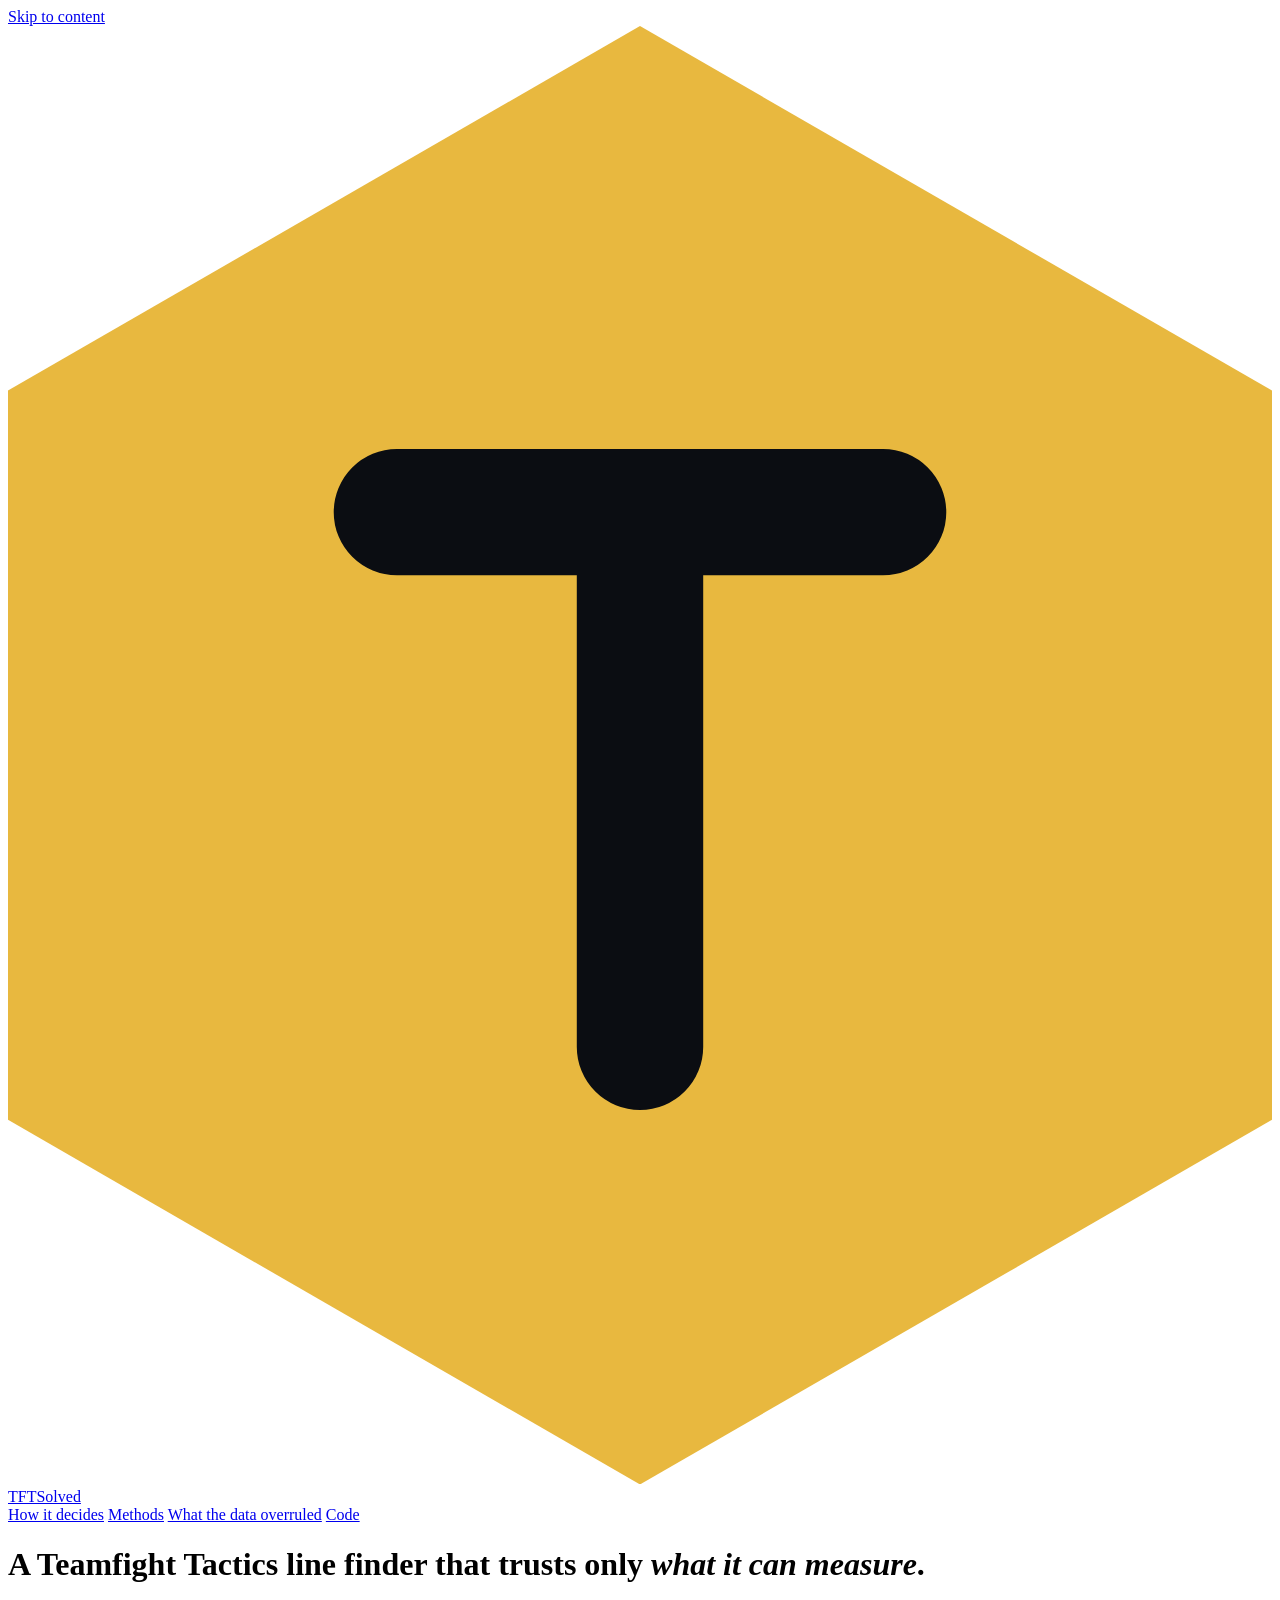
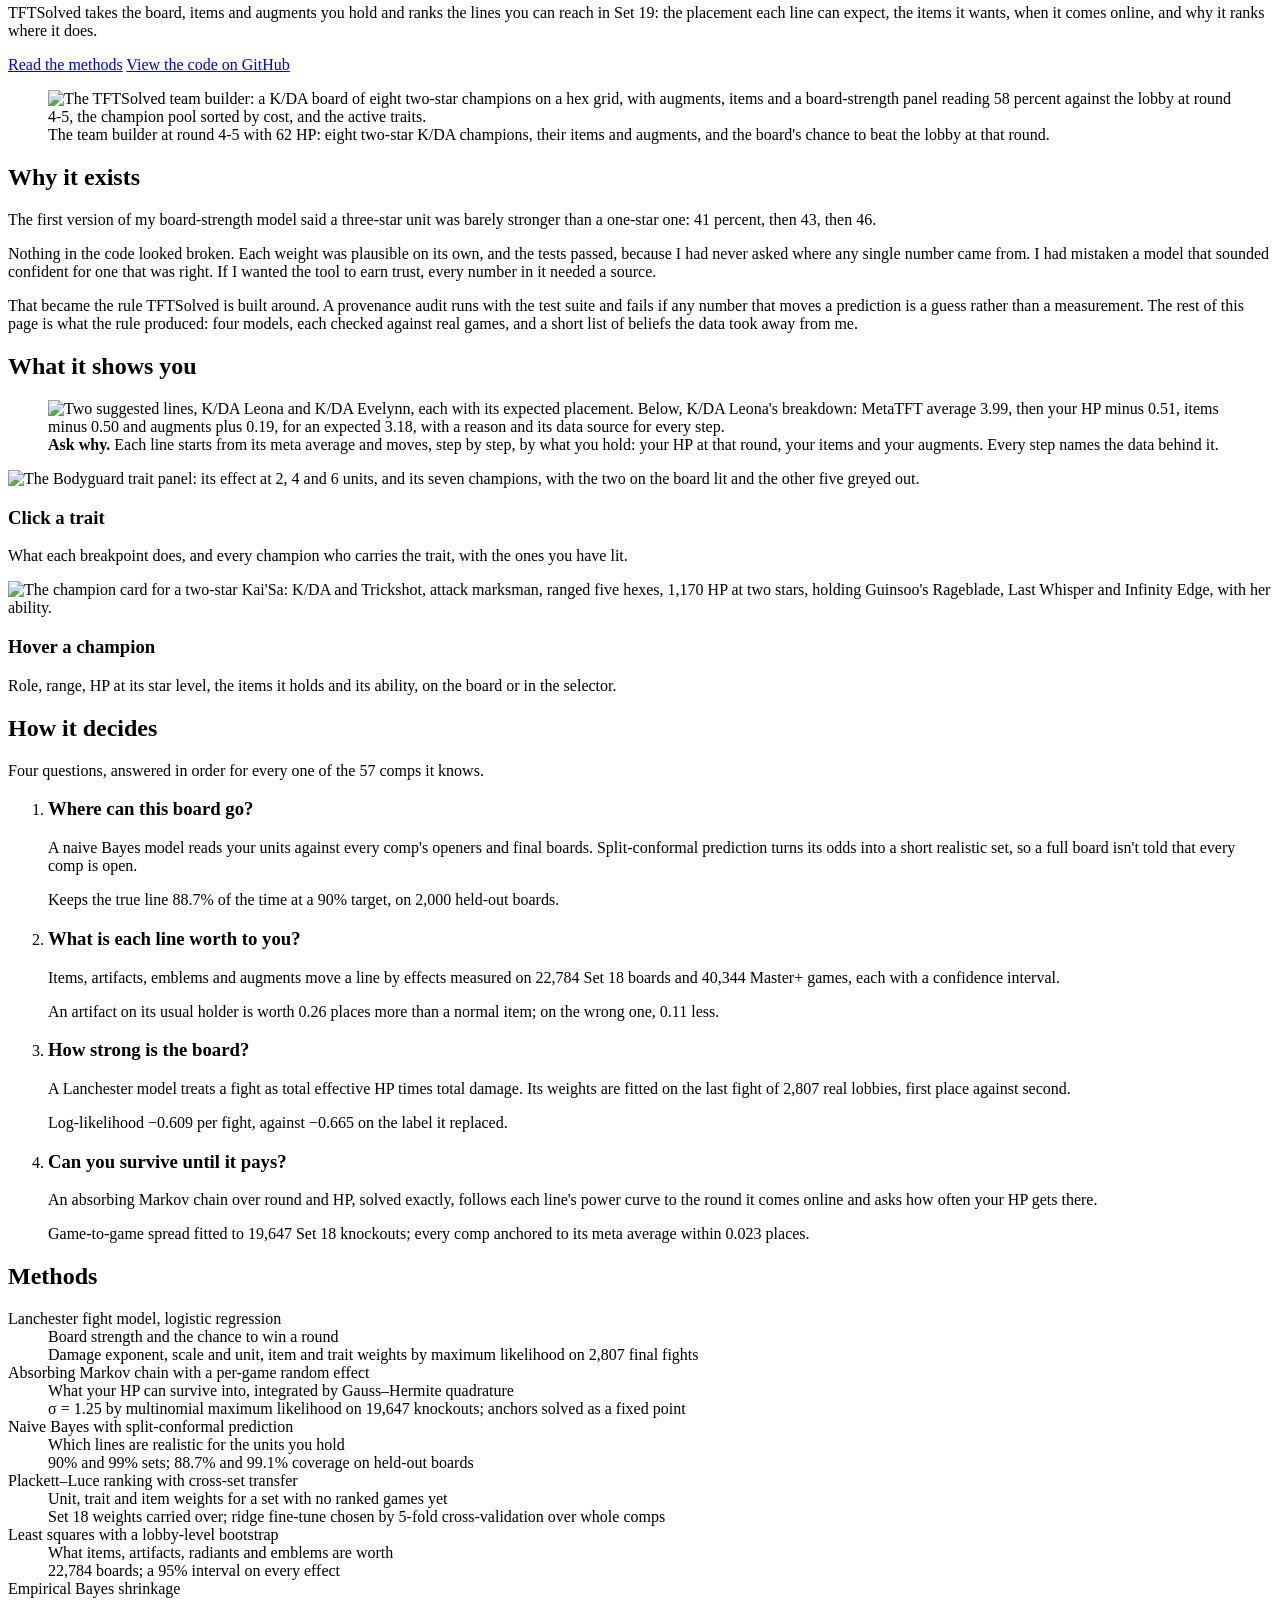
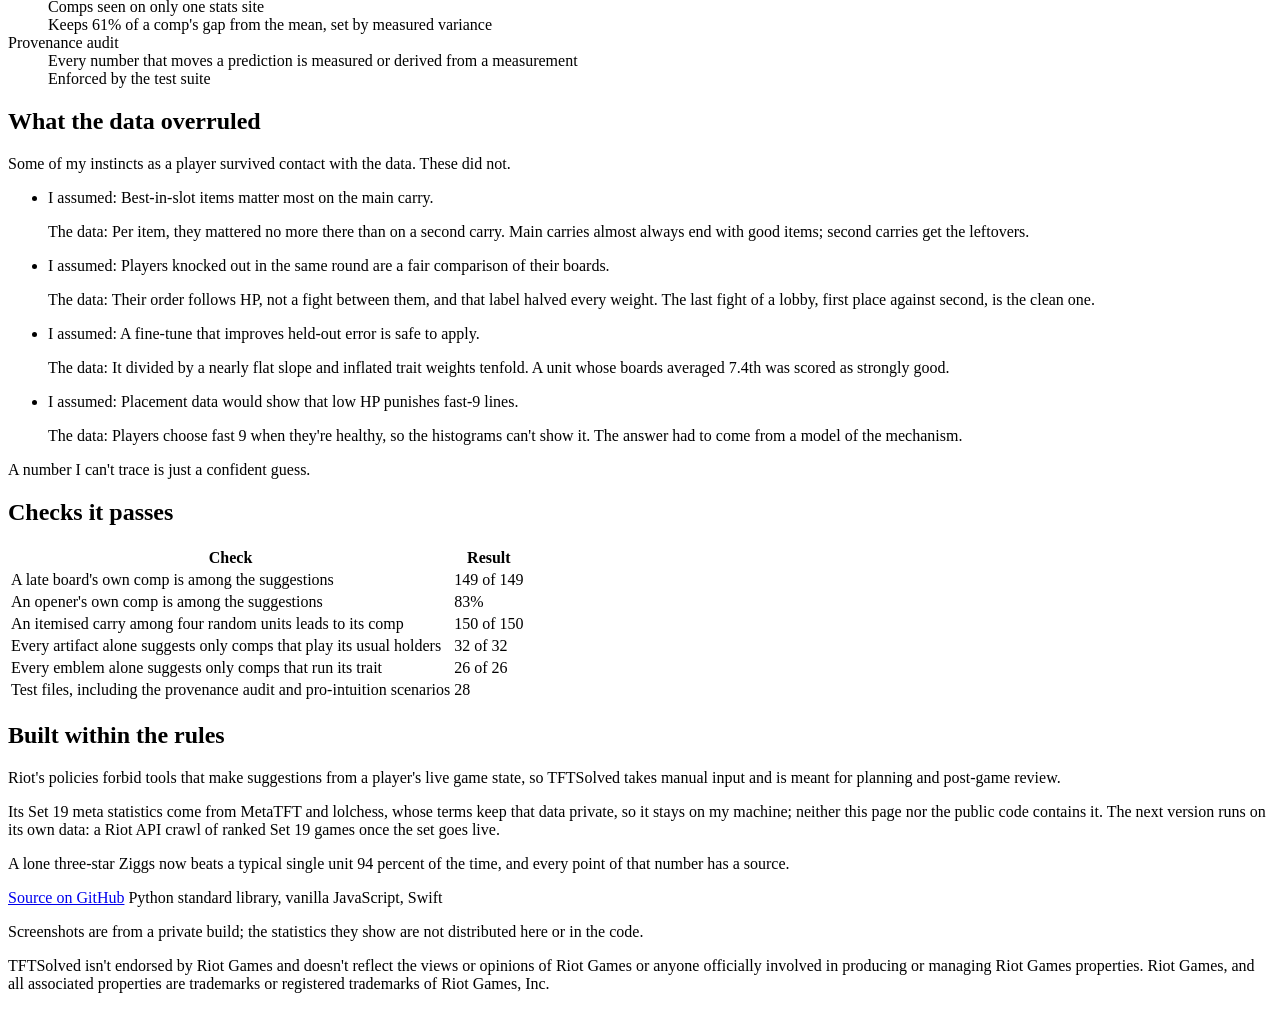
==== site/index.html @ 8d2e02c1 "TFTSolved: a data-traced Teamfight Tactics line finder Line finder engine, board-strength and surviv" ====
<!doctype html>
<html lang="en">
<head>
<meta charset="utf-8">
<meta name="viewport" content="width=device-width, initial-scale=1">
<title>TFTSolved: a Teamfight Tactics line finder built on measured data</title>
<meta name="description" content="TFTSolved ranks the lines a Teamfight Tactics board can reach, with every number traced to data: a Lanchester fight model, a Markov-chain survival model, conformal prediction and measured item and augment effects.">
<meta name="theme-color" content="#0b0d12">
<meta property="og:type" content="website">
<meta property="og:title" content="TFTSolved">
<meta property="og:description" content="A Teamfight Tactics line finder that trusts only what it can measure.">
<meta property="og:url" content="https://tftsolved.vercel.app/">
<meta property="og:image" content="https://tftsolved.vercel.app/img/app.png">
<meta name="twitter:card" content="summary_large_image">
<link rel="icon" href="data:image/svg+xml,%3Csvg xmlns='http://www.w3.org/2000/svg' viewBox='0 0 26 30'%3E%3Cpath d='M13 0l13 7.5v15L13 30 0 22.5v-15z' fill='%23e8b83f'/%3E%3Cpath d='M8 10h10M13 10v11' stroke='%230b0d12' stroke-width='2.6' stroke-linecap='round'/%3E%3C/svg%3E">
<link rel="preconnect" href="https://fonts.googleapis.com">
<link rel="preconnect" href="https://fonts.gstatic.com" crossorigin>
<link rel="stylesheet" href="https://fonts.googleapis.com/css2?family=Schibsted+Grotesk:wght@400;500;600;700;800&display=swap">
<link rel="stylesheet" href="/styles.css">
</head>
<body>
<a class="skip" href="#main">Skip to content</a>

<header class="top">
  <a class="mark" href="/" aria-label="TFTSolved home">
    <svg viewBox="0 0 26 30" aria-hidden="true"><path d="M13 0l13 7.5v15L13 30 0 22.5v-15z" fill="#e8b83f"/><path d="M8 10h10M13 10v11" stroke="#0b0d12" stroke-width="2.6" stroke-linecap="round"/></svg>
    TFTSolved
  </a>
  <nav aria-label="Sections">
    <a href="#decides">How it decides</a>
    <a href="#methods">Methods</a>
    <a href="#overruled">What the data overruled</a>
    <a href="https://github.com/alexzxiang/tftsolved">Code</a>
  </nav>
</header>

<main id="main">
  <div class="hero">
    <h1>A Teamfight Tactics line finder that trusts only <em>what it can measure</em>.</h1>
    <p class="lede">TFTSolved takes the board, items and augments you hold and ranks the lines you can reach in Set 19: the placement each line can expect, the items it wants, when it comes online, and why it ranks where it does.</p>
    <div class="actions">
      <a class="btn primary" href="#methods">Read the methods</a>
      <a class="btn" href="https://github.com/alexzxiang/tftsolved">View the code on GitHub</a>
    </div>
    <figure class="shot-hero">
      <img src="/img/app.png" width="1440" height="900" alt="The TFTSolved team builder: a K/DA board of eight two-star champions on a hex grid, with augments, items and a board-strength panel reading 58 percent against the lobby at round 4-5, the champion pool sorted by cost, and the active traits.">
      <figcaption>The team builder at round 4-5 with 62 HP: eight two-star K/DA champions, their items and augments, and the board's chance to beat the lobby at that round.</figcaption>
    </figure>
  </div>

  <section aria-labelledby="why">
    <h2 id="why" class="vh">Why it exists</h2>
    <div class="prose">
      <p>The first version of my board-strength model said a three-star unit was barely stronger than a one-star one: 41 percent, then 43, then 46.</p>
      <p>Nothing in the code looked broken. Each weight was plausible on its own, and the tests passed, because I had never asked where any single number came from. I had mistaken a model that sounded confident for one that was right. If I wanted the tool to earn trust, every number in it needed a source.</p>
      <p>That became the rule TFTSolved is built around. A provenance audit runs with the test suite and fails if any number that moves a prediction is a guess rather than a measurement. The rest of this page is what the rule produced: four models, each checked against real games, and a short list of beliefs the data took away from me.</p>
    </div>
  </section>

  <section aria-labelledby="shows">
    <h2 id="shows">What it shows you</h2>
    <div class="gallery">
      <figure class="wide shot">
        <img src="/img/lines.png" width="1440" height="727" loading="lazy" alt="Two suggested lines, K/DA Leona and K/DA Evelynn, each with its expected placement. Below, K/DA Leona's breakdown: MetaTFT average 3.99, then your HP minus 0.51, items minus 0.50 and augments plus 0.19, for an expected 3.18, with a reason and its data source for every step.">
        <figcaption><strong>Ask why.</strong> Each line starts from its meta average and moves, step by step, by what you hold: your HP at that round, your items and your augments. Every step names the data behind it.</figcaption>
      </figure>
      <div class="pair">
        <img class="shot" src="/img/trait-mixed.png" width="331" height="296" loading="lazy" alt="The Bodyguard trait panel: its effect at 2, 4 and 6 units, and its seven champions, with the two on the board lit and the other five greyed out.">
        <div><h3>Click a trait</h3><p>What each breakpoint does, and every champion who carries the trait, with the ones you have lit.</p></div>
      </div>
      <div class="pair">
        <img class="shot" src="/img/card.png" width="400" height="368" loading="lazy" alt="The champion card for a two-star Kai'Sa: K/DA and Trickshot, attack marksman, ranged five hexes, 1,170 HP at two stars, holding Guinsoo's Rageblade, Last Whisper and Infinity Edge, with her ability.">
        <div><h3>Hover a champion</h3><p>Role, range, HP at its star level, the items it holds and its ability, on the board or in the selector.</p></div>
      </div>
    </div>
  </section>

  <section id="decides" aria-labelledby="decides-h">
    <h2 id="decides-h">How it decides</h2>
    <p class="section-intro">Four questions, answered in order for every one of the 57 comps it knows.</p>
    <ol class="steps">
      <li>
        <h3>Where can this board go?</h3>
        <p>A naive Bayes model reads your units against every comp's openers and final boards. Split-conformal prediction turns its odds into a short realistic set, so a full board isn't told that every comp is open.</p>
        <p class="evidence">Keeps the true line 88.7% of the time at a 90% target, on 2,000 held-out boards.</p>
      </li>
      <li>
        <h3>What is each line worth to you?</h3>
        <p>Items, artifacts, emblems and augments move a line by effects measured on 22,784 Set 18 boards and 40,344 Master+ games, each with a confidence interval.</p>
        <p class="evidence">An artifact on its usual holder is worth 0.26 places more than a normal item; on the wrong one, 0.11 less.</p>
      </li>
      <li>
        <h3>How strong is the board?</h3>
        <p>A Lanchester model treats a fight as total effective HP times total damage. Its weights are fitted on the last fight of 2,807 real lobbies, first place against second.</p>
        <p class="evidence">Log-likelihood −0.609 per fight, against −0.665 on the label it replaced.</p>
      </li>
      <li>
        <h3>Can you survive until it pays?</h3>
        <p>An absorbing Markov chain over round and HP, solved exactly, follows each line's power curve to the round it comes online and asks how often your HP gets there.</p>
        <p class="evidence">Game-to-game spread fitted to 19,647 Set 18 knockouts; every comp anchored to its meta average within 0.023 places.</p>
      </li>
    </ol>
  </section>

  <section id="methods" aria-labelledby="methods-h">
    <h2 id="methods-h">Methods</h2>
    <dl class="spec">
      <div class="row"><dt>Lanchester fight model, logistic regression</dt><dd>Board strength and the chance to win a round</dd><dd class="evidence">Damage exponent, scale and unit, item and trait weights by maximum likelihood on 2,807 final fights</dd></div>
      <div class="row"><dt>Absorbing Markov chain with a per-game random effect</dt><dd>What your HP can survive into, integrated by Gauss–Hermite quadrature</dd><dd class="evidence">σ = 1.25 by multinomial maximum likelihood on 19,647 knockouts; anchors solved as a fixed point</dd></div>
      <div class="row"><dt>Naive Bayes with split-conformal prediction</dt><dd>Which lines are realistic for the units you hold</dd><dd class="evidence">90% and 99% sets; 88.7% and 99.1% coverage on held-out boards</dd></div>
      <div class="row"><dt>Plackett–Luce ranking with cross-set transfer</dt><dd>Unit, trait and item weights for a set with no ranked games yet</dd><dd class="evidence">Set 18 weights carried over; ridge fine-tune chosen by 5-fold cross-validation over whole comps</dd></div>
      <div class="row"><dt>Least squares with a lobby-level bootstrap</dt><dd>What items, artifacts, radiants and emblems are worth</dd><dd class="evidence">22,784 boards; a 95% interval on every effect</dd></div>
      <div class="row"><dt>Empirical Bayes shrinkage</dt><dd>Comps seen on only one stats site</dd><dd class="evidence">Keeps 61% of a comp's gap from the mean, set by measured variance</dd></div>
      <div class="row"><dt>Provenance audit</dt><dd>Every number that moves a prediction is measured or derived from a measurement</dd><dd class="evidence">Enforced by the test suite</dd></div>
    </dl>
  </section>

  <section id="overruled" aria-labelledby="overruled-h">
    <h2 id="overruled-h">What the data overruled</h2>
    <p class="section-intro">Some of my instincts as a player survived contact with the data. These did not.</p>
    <ul class="overruled">
      <li><p class="was"><span class="vh">I assumed: </span>Best-in-slot items matter most on the main carry.</p><p class="is"><span class="vh">The data: </span>Per item, they mattered no more there than on a second carry. Main carries almost always end with good items; second carries get the leftovers.</p></li>
      <li><p class="was"><span class="vh">I assumed: </span>Players knocked out in the same round are a fair comparison of their boards.</p><p class="is"><span class="vh">The data: </span>Their order follows HP, not a fight between them, and that label halved every weight. The last fight of a lobby, first place against second, is the clean one.</p></li>
      <li><p class="was"><span class="vh">I assumed: </span>A fine-tune that improves held-out error is safe to apply.</p><p class="is"><span class="vh">The data: </span>It divided by a nearly flat slope and inflated trait weights tenfold. A unit whose boards averaged 7.4th was scored as strongly good.</p></li>
      <li><p class="was"><span class="vh">I assumed: </span>Placement data would show that low HP punishes fast-9 lines.</p><p class="is"><span class="vh">The data: </span>Players choose fast 9 when they're healthy, so the histograms can't show it. The answer had to come from a model of the mechanism.</p></li>
    </ul>
    <p class="maxim">A number I can't trace is just a confident guess.</p>
  </section>

  <section aria-labelledby="checks-h">
    <h2 id="checks-h">Checks it passes</h2>
    <table class="checks">
      <thead><tr><th scope="col">Check</th><th scope="col">Result</th></tr></thead>
      <tbody>
        <tr><td>A late board's own comp is among the suggestions</td><td>149 of 149</td></tr>
        <tr><td>An opener's own comp is among the suggestions</td><td>83%</td></tr>
        <tr><td>An itemised carry among four random units leads to its comp</td><td>150 of 150</td></tr>
        <tr><td>Every artifact alone suggests only comps that play its usual holders</td><td>32 of 32</td></tr>
        <tr><td>Every emblem alone suggests only comps that run its trait</td><td>26 of 26</td></tr>
        <tr><td>Test files, including the provenance audit and pro-intuition scenarios</td><td>28</td></tr>
      </tbody>
    </table>
  </section>

  <section aria-labelledby="rules-h">
    <h2 id="rules-h">Built within the rules</h2>
    <div class="prose">
      <p>Riot's policies forbid tools that make suggestions from a player's live game state, so TFTSolved takes manual input and is meant for planning and post-game review.</p>
      <p>Its Set 19 meta statistics come from MetaTFT and lolchess, whose terms keep that data private, so it stays on my machine; neither this page nor the public code contains it. The next version runs on its own data: a Riot API crawl of ranked Set 19 games once the set goes live.</p>
    </div>
    <p class="close">A lone three-star Ziggs now beats a typical single unit 94 percent of the time, and every point of that number has a source.</p>
  </section>
</main>

<footer>
  <div class="links">
    <a href="https://github.com/alexzxiang/tftsolved">Source on GitHub</a>
    <span>Python standard library, vanilla JavaScript, Swift</span>
  </div>
  <p>Screenshots are from a private build; the statistics they show are not distributed here or in the code.</p>
  <p>TFTSolved isn't endorsed by Riot Games and doesn't reflect the views or opinions of Riot Games or anyone officially involved in producing or managing Riot Games properties. Riot Games, and all associated properties are trademarks or registered trademarks of Riot Games, Inc.</p>
</footer>
</body>
</html>
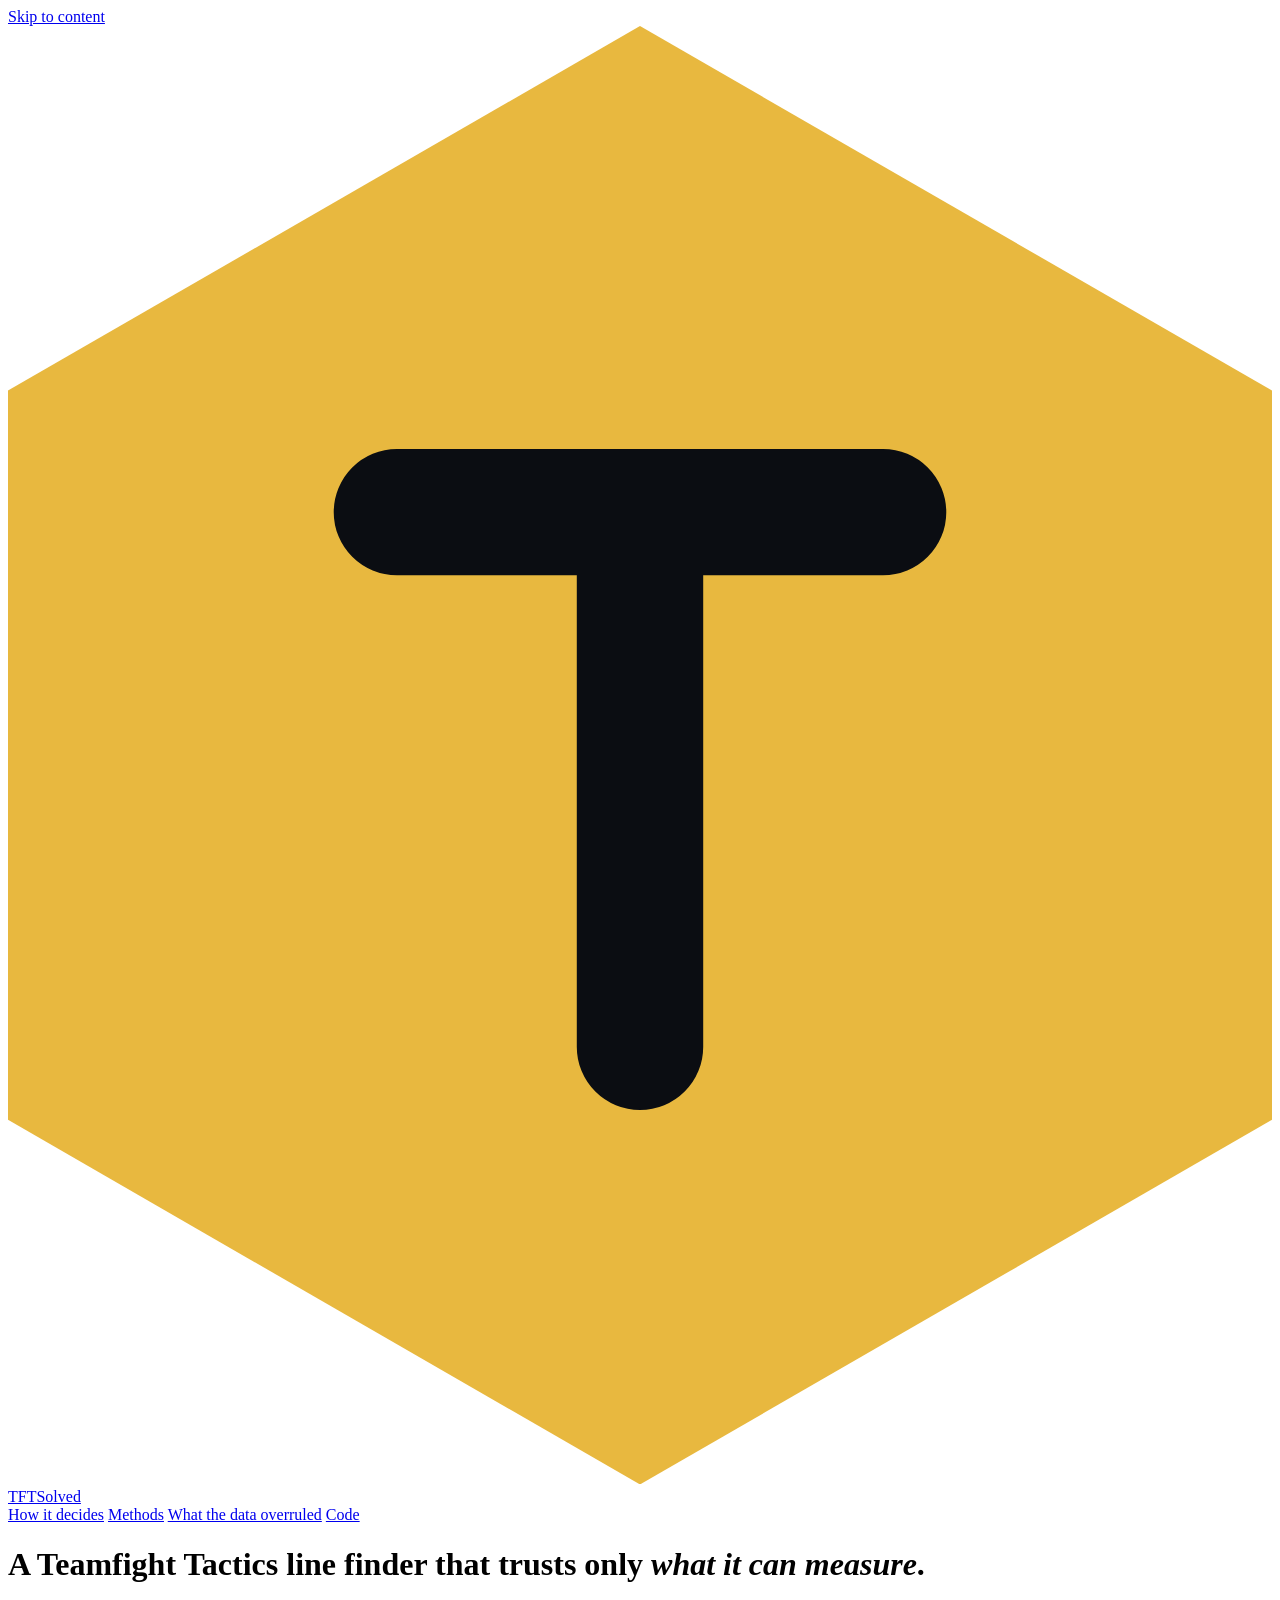
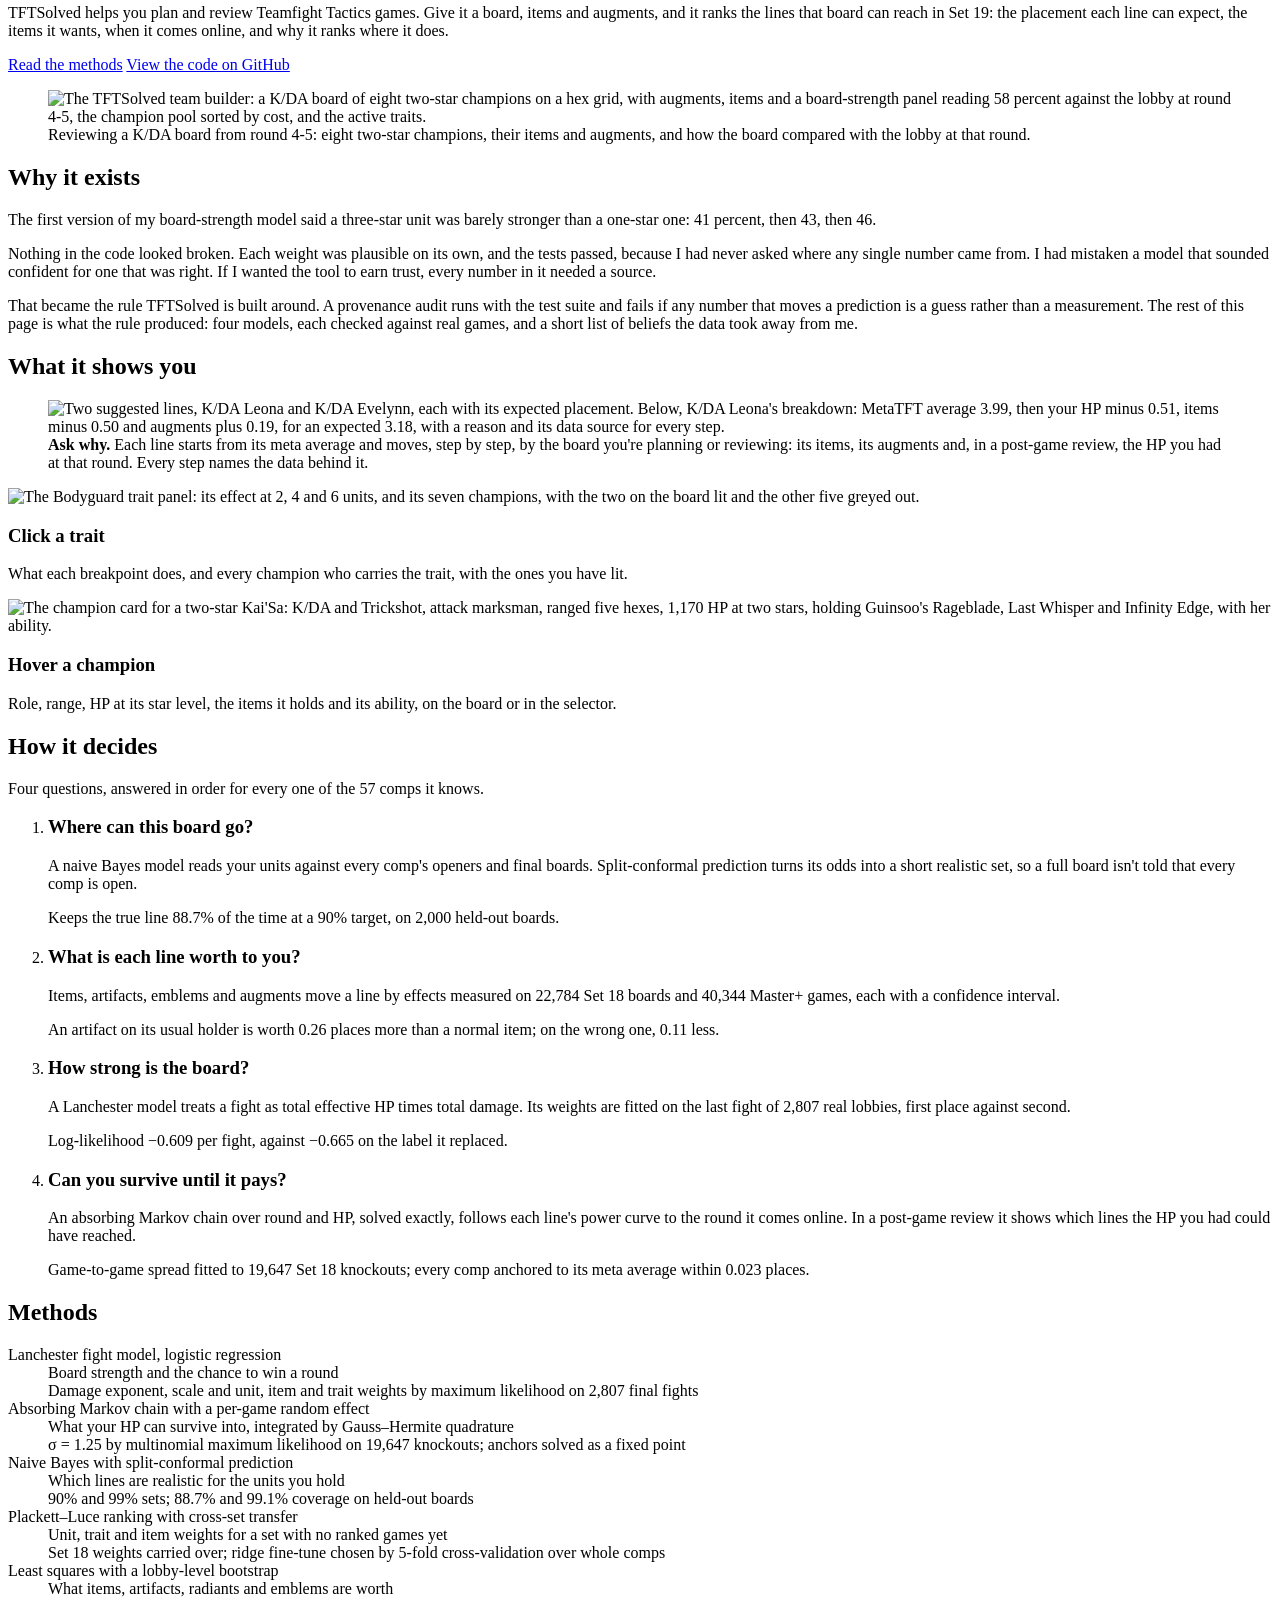
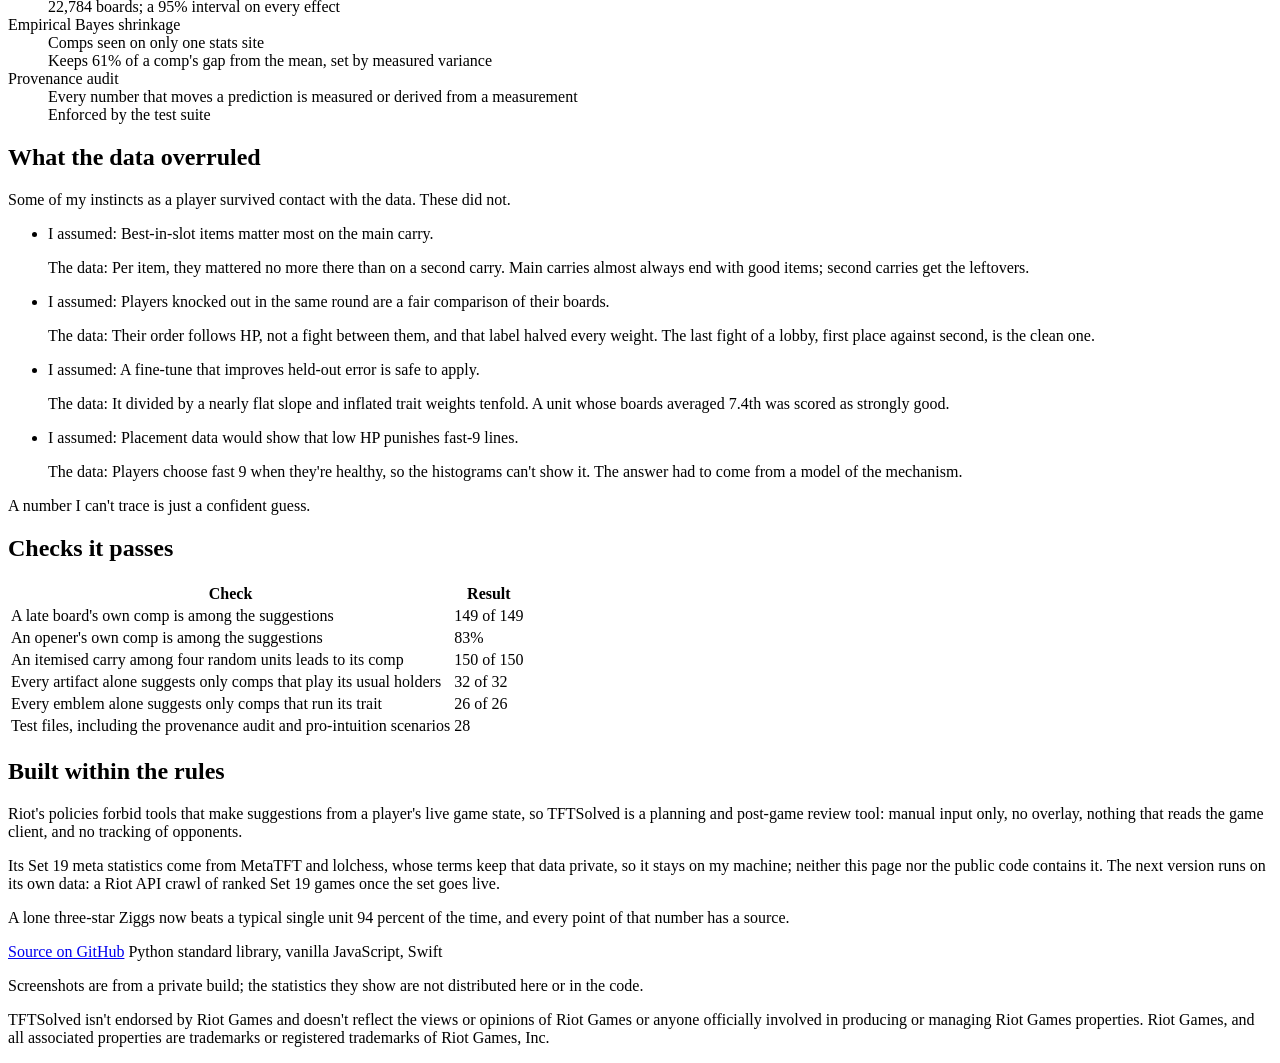
==== commit e27ad4e6: "Case study: frame features as planning and post-game review (Riot TFT policy) Co-Authored-By: Claude" ====
--- a/site/index.html
+++ b/site/index.html
@@ -37,14 +37,14 @@
 <main id="main">
   <div class="hero">
     <h1>A Teamfight Tactics line finder that trusts only <em>what it can measure</em>.</h1>
-    <p class="lede">TFTSolved takes the board, items and augments you hold and ranks the lines you can reach in Set 19: the placement each line can expect, the items it wants, when it comes online, and why it ranks where it does.</p>
+    <p class="lede">TFTSolved helps you plan and review Teamfight Tactics games. Give it a board, items and augments, and it ranks the lines that board can reach in Set 19: the placement each line can expect, the items it wants, when it comes online, and why it ranks where it does.</p>
     <div class="actions">
       <a class="btn primary" href="#methods">Read the methods</a>
       <a class="btn" href="https://github.com/alexzxiang/tftsolved">View the code on GitHub</a>
     </div>
     <figure class="shot-hero">
       <img src="/img/app.png" width="1440" height="900" alt="The TFTSolved team builder: a K/DA board of eight two-star champions on a hex grid, with augments, items and a board-strength panel reading 58 percent against the lobby at round 4-5, the champion pool sorted by cost, and the active traits.">
-      <figcaption>The team builder at round 4-5 with 62 HP: eight two-star K/DA champions, their items and augments, and the board's chance to beat the lobby at that round.</figcaption>
+      <figcaption>Reviewing a K/DA board from round 4-5: eight two-star champions, their items and augments, and how the board compared with the lobby at that round.</figcaption>
     </figure>
   </div>
 
@@ -62,7 +62,7 @@
     <div class="gallery">
       <figure class="wide shot">
         <img src="/img/lines.png" width="1440" height="727" loading="lazy" alt="Two suggested lines, K/DA Leona and K/DA Evelynn, each with its expected placement. Below, K/DA Leona's breakdown: MetaTFT average 3.99, then your HP minus 0.51, items minus 0.50 and augments plus 0.19, for an expected 3.18, with a reason and its data source for every step.">
-        <figcaption><strong>Ask why.</strong> Each line starts from its meta average and moves, step by step, by what you hold: your HP at that round, your items and your augments. Every step names the data behind it.</figcaption>
+        <figcaption><strong>Ask why.</strong> Each line starts from its meta average and moves, step by step, by the board you're planning or reviewing: its items, its augments and, in a post-game review, the HP you had at that round. Every step names the data behind it.</figcaption>
       </figure>
       <div class="pair">
         <img class="shot" src="/img/trait-mixed.png" width="331" height="296" loading="lazy" alt="The Bodyguard trait panel: its effect at 2, 4 and 6 units, and its seven champions, with the two on the board lit and the other five greyed out.">
@@ -96,7 +96,7 @@
       </li>
       <li>
         <h3>Can you survive until it pays?</h3>
-        <p>An absorbing Markov chain over round and HP, solved exactly, follows each line's power curve to the round it comes online and asks how often your HP gets there.</p>
+        <p>An absorbing Markov chain over round and HP, solved exactly, follows each line's power curve to the round it comes online. In a post-game review it shows which lines the HP you had could have reached.</p>
         <p class="evidence">Game-to-game spread fitted to 19,647 Set 18 knockouts; every comp anchored to its meta average within 0.023 places.</p>
       </li>
     </ol>
@@ -145,7 +145,7 @@
   <section aria-labelledby="rules-h">
     <h2 id="rules-h">Built within the rules</h2>
     <div class="prose">
-      <p>Riot's policies forbid tools that make suggestions from a player's live game state, so TFTSolved takes manual input and is meant for planning and post-game review.</p>
+      <p>Riot's policies forbid tools that make suggestions from a player's live game state, so TFTSolved is a planning and post-game review tool: manual input only, no overlay, nothing that reads the game client, and no tracking of opponents.</p>
       <p>Its Set 19 meta statistics come from MetaTFT and lolchess, whose terms keep that data private, so it stays on my machine; neither this page nor the public code contains it. The next version runs on its own data: a Riot API crawl of ranked Set 19 games once the set goes live.</p>
     </div>
     <p class="close">A lone three-star Ziggs now beats a typical single unit 94 percent of the time, and every point of that number has a source.</p>
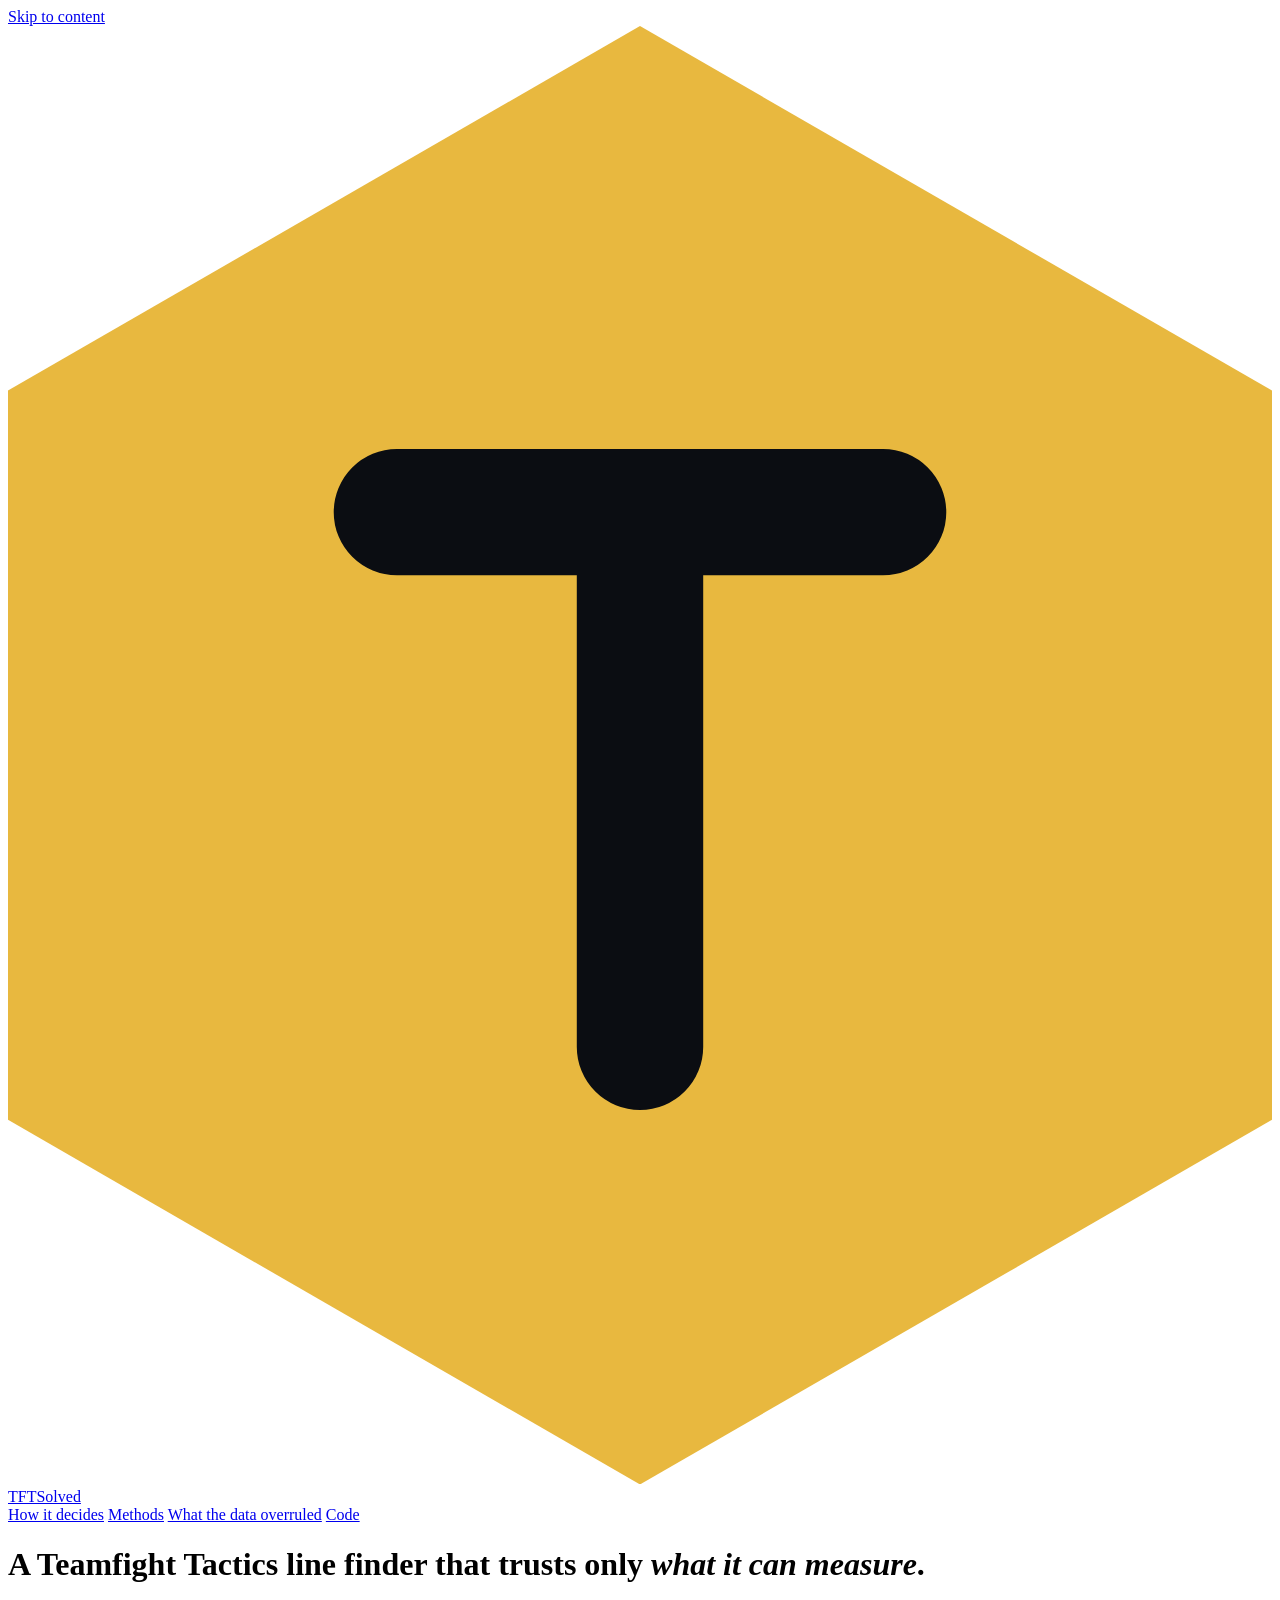
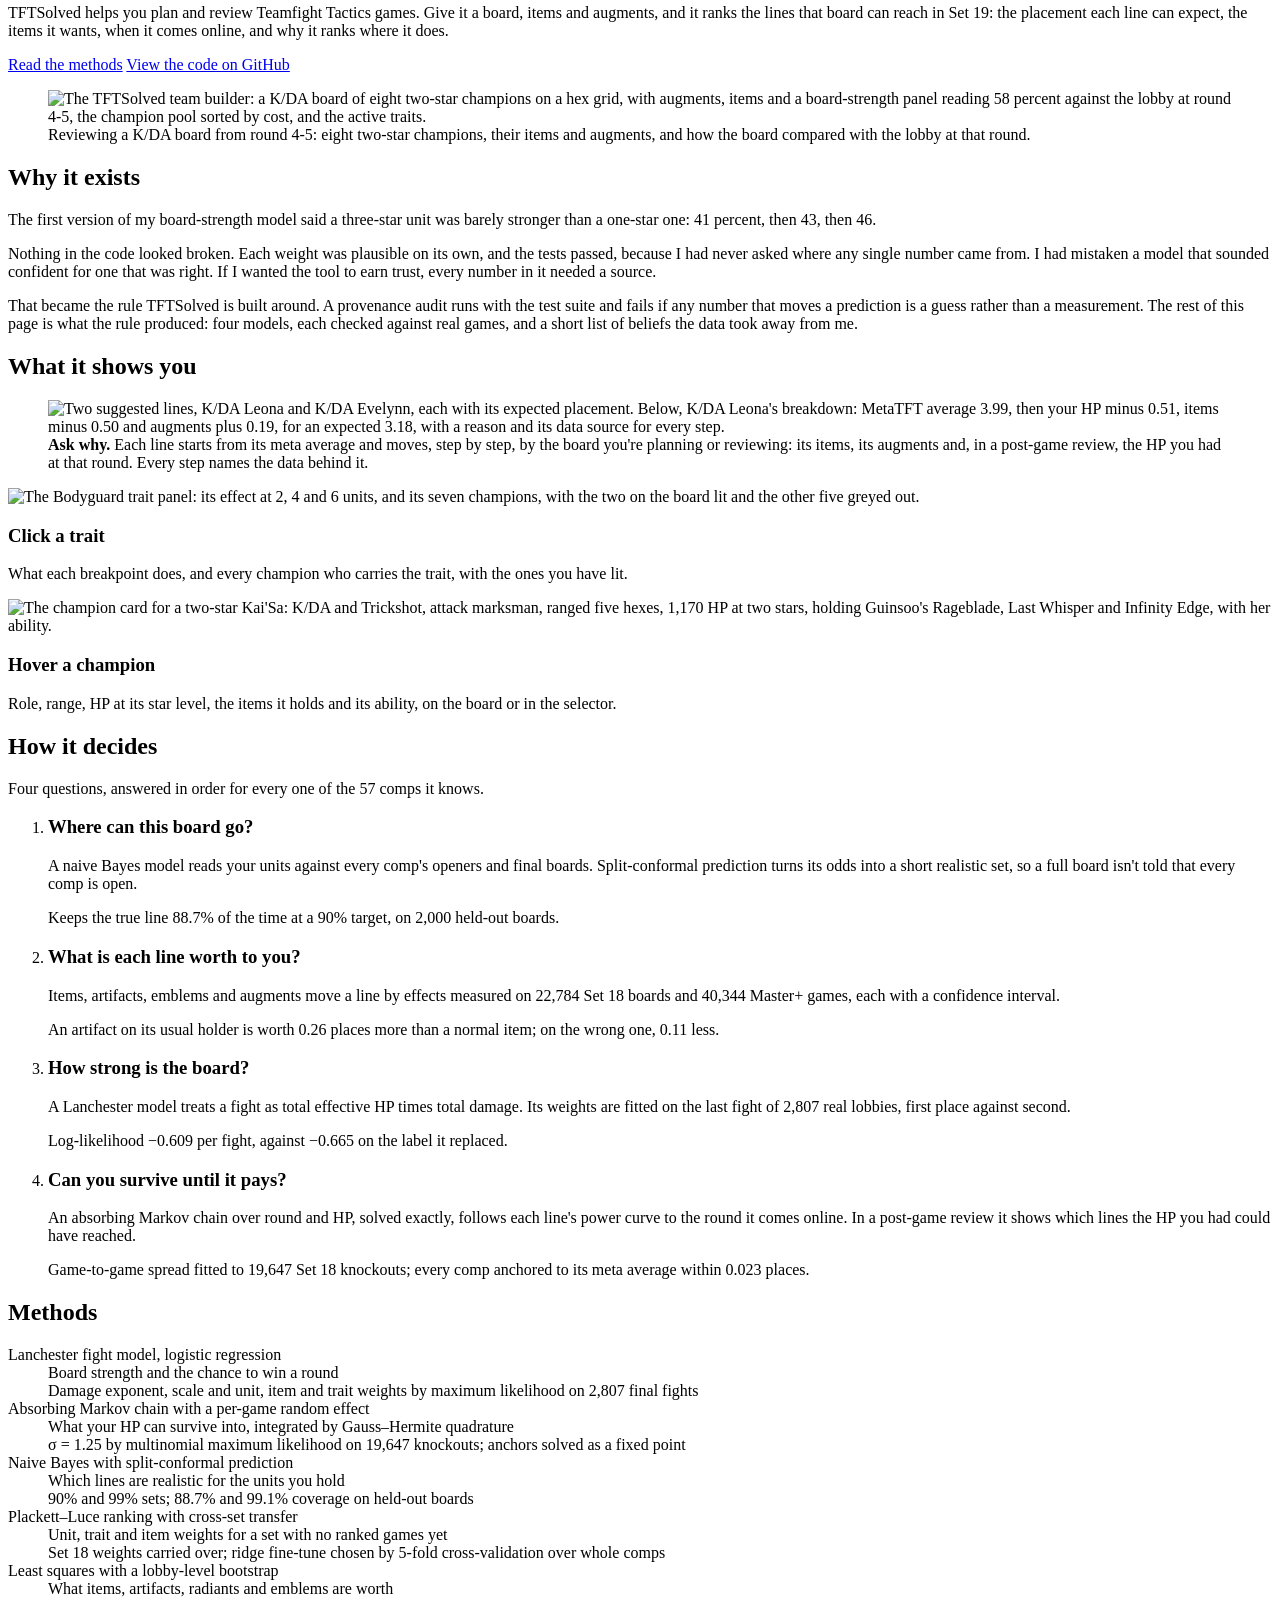
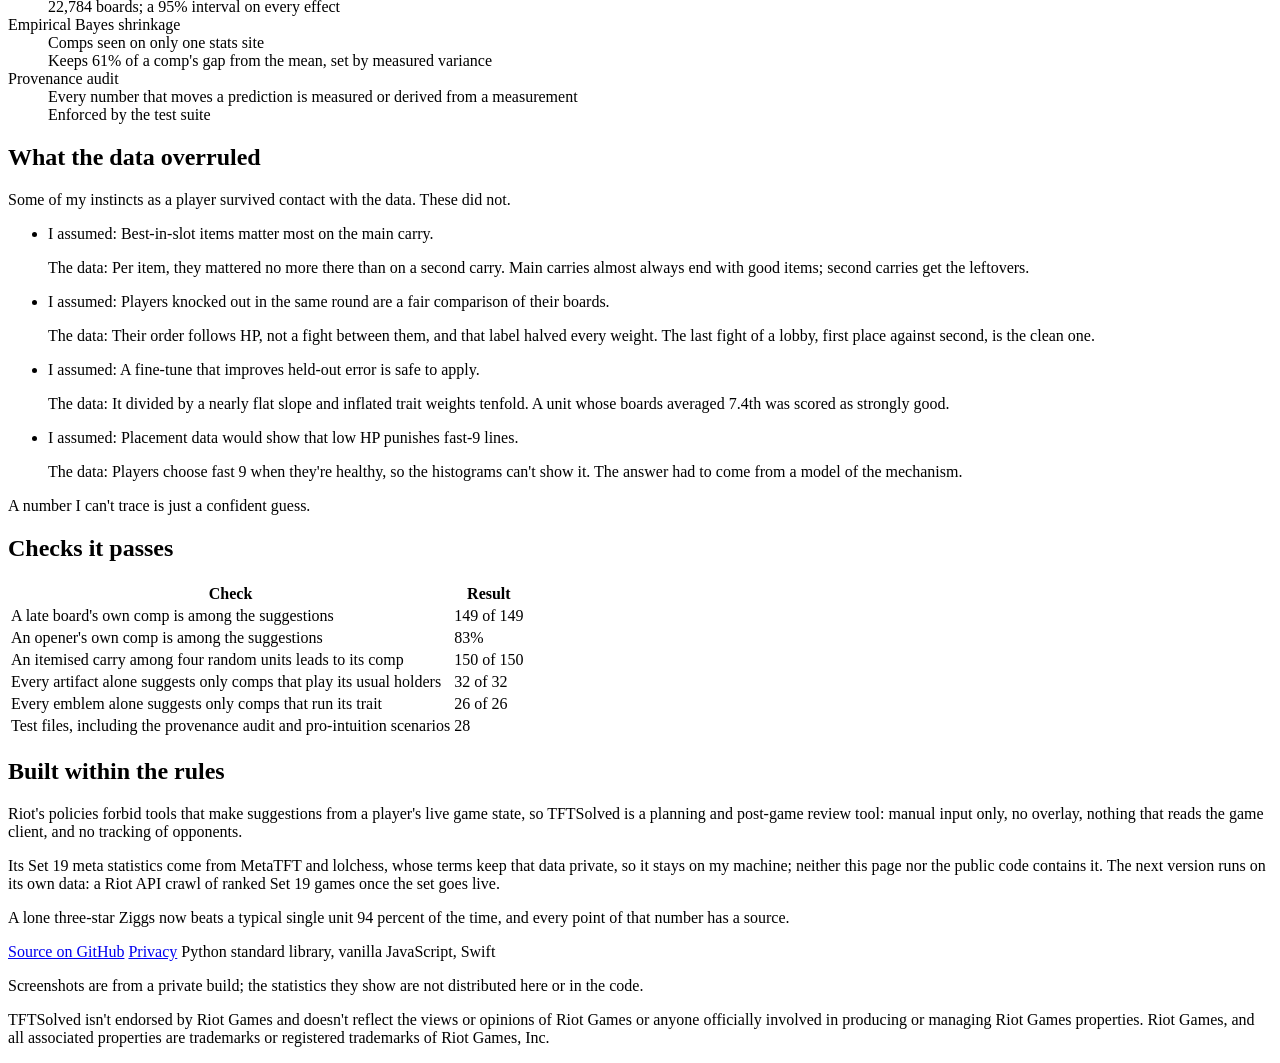
==== commit b6f2b013: "Case study: add a privacy page and link it from the footer Co-Authored-By: Claude Opus 5.5 <noreply@" ====
--- a/site/index.html
+++ b/site/index.html
@@ -155,6 +155,7 @@
 <footer>
   <div class="links">
     <a href="https://github.com/alexzxiang/tftsolved">Source on GitHub</a>
+    <a href="/privacy">Privacy</a>
     <span>Python standard library, vanilla JavaScript, Swift</span>
   </div>
   <p>Screenshots are from a private build; the statistics they show are not distributed here or in the code.</p>
